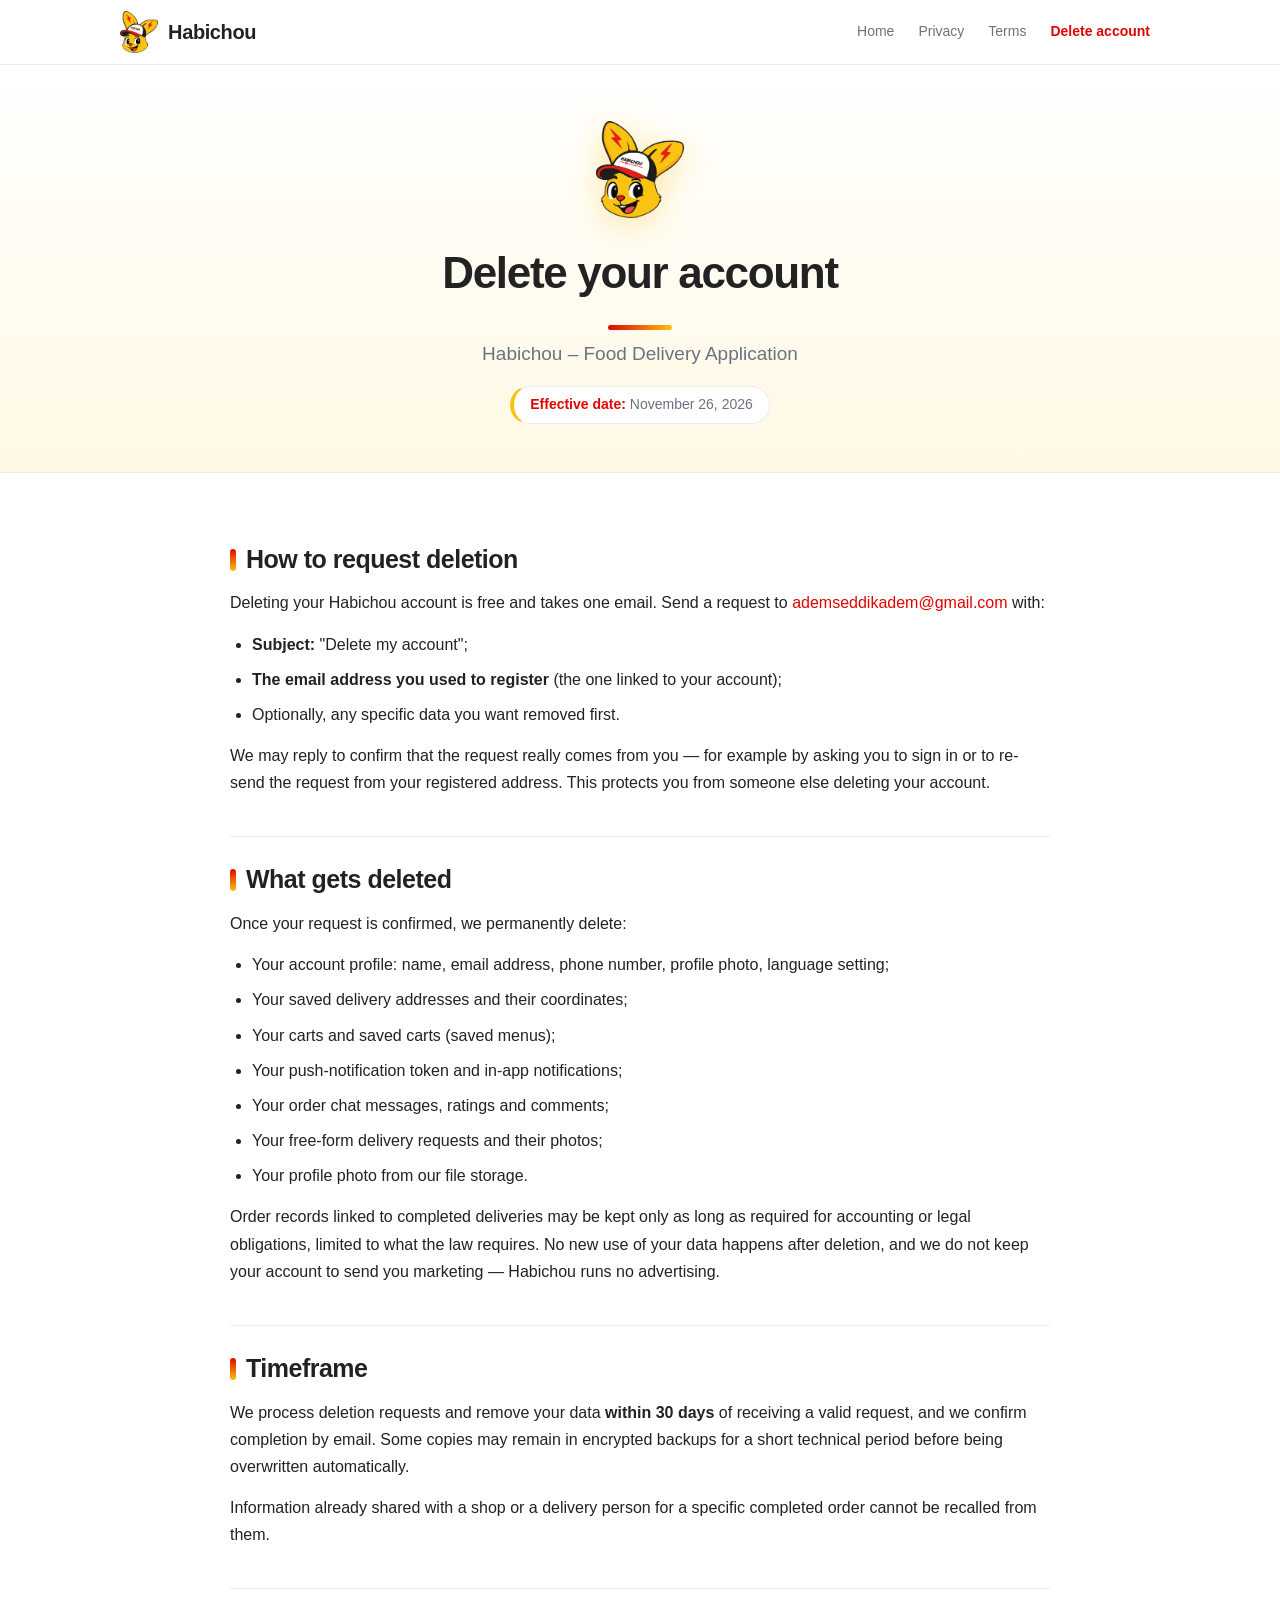
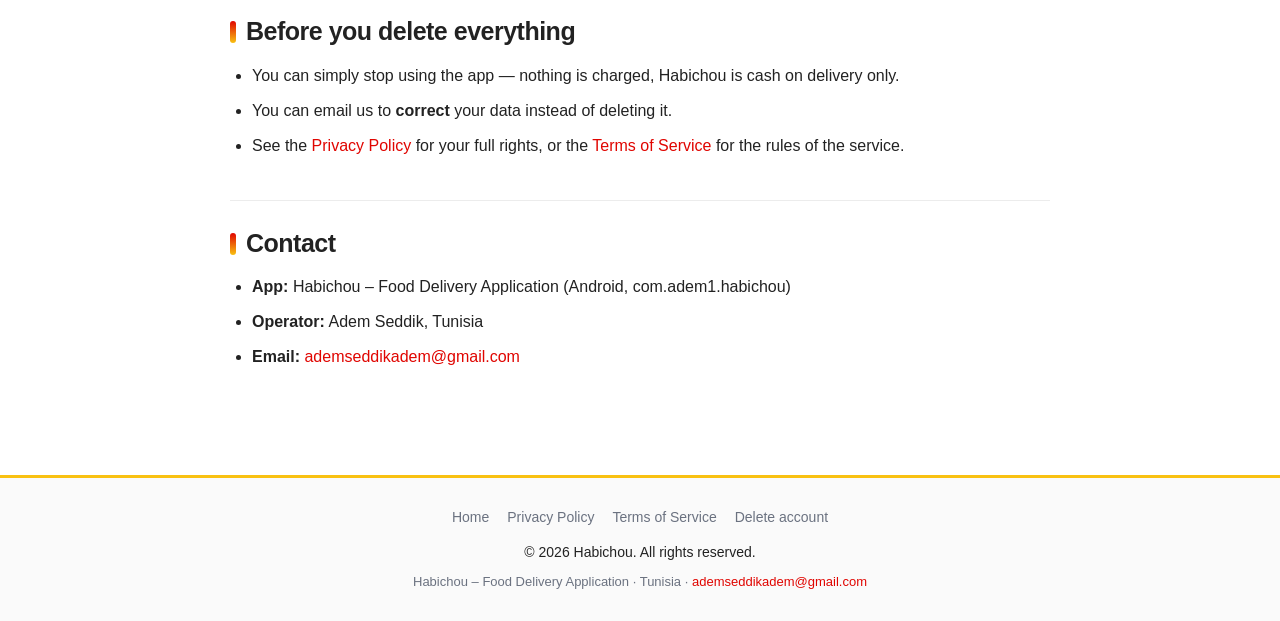
==== delete-account.html @ fab2d6ae "adding the home page" ====
<!DOCTYPE html>
<html lang="en">
<head>
  <meta charset="UTF-8">
  <meta name="viewport" content="width=device-width, initial-scale=1.0">

  <!-- SEO -->
  <title>Delete My Account | Habichou</title>
  <meta name="description" content="How to request deletion of your Habichou account and personal data: what is deleted, how to ask, and the timeframe.">
  <meta name="robots" content="index, follow">
  <meta property="og:title" content="Delete My Account | Habichou">
  <meta property="og:description" content="Request deletion of your Habichou account and personal data.">
  <meta property="og:type" content="website">

  <link rel="icon" type="image/png" href="/logo.png">
  <link rel="stylesheet" href="/styles.css">
</head>
<body>

  <!-- Header -->
  <header class="site-header">
    <div class="container header-inner">
      <a href="/" class="brand" aria-label="Habichou home">
        <img src="/logo.png" alt="Habichou logo" class="brand-logo" width="40" height="44">
        <span class="brand-name">Habichou</span>
      </a>
      <nav class="site-nav" aria-label="Main navigation">
        <a href="/">Home</a>
        <a href="/privacy">Privacy</a>
        <a href="/terms">Terms</a>
        <a href="/delete-account" aria-current="page">Delete account</a>
      </nav>
    </div>
  </header>

  <!-- Page title -->
  <section class="hero" id="top">
    <div class="container">
      <img src="/logo.png" alt="Habichou logo" class="hero-logo">
      <h1 class="hero-title">Delete your account</h1>
      <p class="hero-subtitle">Habichou – Food Delivery Application</p>
      <p class="hero-date"><span class="date-label">Effective date:</span> November 26, 2026</p>
    </div>
  </section>

  <!-- Content -->
  <main class="container page-main">
    <article class="legal">

      <section id="how">
        <h2>How to request deletion</h2>
        <p>
          Deleting your Habichou account is free and takes one email. Send a
          request to <a href="mailto:ademseddikadem@gmail.com">ademseddikadem@gmail.com</a>
          with:
        </p>
        <ul>
          <li><strong>Subject:</strong> "Delete my account";</li>
          <li><strong>The email address you used to register</strong> (the one linked to your account);</li>
          <li>Optionally, any specific data you want removed first.</li>
        </ul>
        <p>
          We may reply to confirm that the request really comes from you — for
          example by asking you to sign in or to re-send the request from your
          registered address. This protects you from someone else deleting your
          account.
        </p>
      </section>

      <section id="what">
        <h2>What gets deleted</h2>
        <p>Once your request is confirmed, we permanently delete:</p>
        <ul>
          <li>Your account profile: name, email address, phone number, profile photo, language setting;</li>
          <li>Your saved delivery addresses and their coordinates;</li>
          <li>Your carts and saved carts (saved menus);</li>
          <li>Your push-notification token and in-app notifications;</li>
          <li>Your order chat messages, ratings and comments;</li>
          <li>Your free-form delivery requests and their photos;</li>
          <li>Your profile photo from our file storage.</li>
        </ul>
        <p>
          Order records linked to completed deliveries may be kept only as long as
          required for accounting or legal obligations, limited to what the law
          requires. No new use of your data happens after deletion, and we do not
          keep your account to send you marketing — Habichou runs no advertising.
        </p>
      </section>

      <section id="time">
        <h2>Timeframe</h2>
        <p>
          We process deletion requests and remove your data
          <strong>within 30 days</strong> of receiving a valid request, and we
          confirm completion by email. Some copies may remain in encrypted backups
          for a short technical period before being overwritten automatically.
        </p>
        <p>
          Information already shared with a shop or a delivery person for a
          specific completed order cannot be recalled from them.
        </p>
      </section>

      <section id="alternatives">
        <h2>Before you delete everything</h2>
        <ul>
          <li>You can simply stop using the app — nothing is charged, Habichou is cash on delivery only.</li>
          <li>You can email us to <strong>correct</strong> your data instead of deleting it.</li>
          <li>See the <a href="/privacy">Privacy Policy</a> for your full rights, or the <a href="/terms">Terms of Service</a> for the rules of the service.</li>
        </ul>
      </section>

      <section id="contact">
        <h2>Contact</h2>
        <ul>
          <li><strong>App:</strong> Habichou – Food Delivery Application (Android, com.adem1.habichou)</li>
          <li><strong>Operator:</strong> Adem Seddik, Tunisia</li>
          <li><strong>Email:</strong> <a href="mailto:ademseddikadem@gmail.com">ademseddikadem@gmail.com</a></li>
        </ul>
      </section>

    </article>
  </main>

  <!-- Footer -->
  <footer class="site-footer">
    <div class="container footer-inner">
      <nav class="footer-nav" aria-label="Footer navigation">
        <a href="/">Home</a>
        <a href="/privacy">Privacy Policy</a>
        <a href="/terms">Terms of Service</a>
        <a href="/delete-account">Delete account</a>
      </nav>
      <p>&copy; 2026 Habichou. All rights reserved.</p>
      <p class="footer-note">Habichou – Food Delivery Application · Tunisia · <a href="mailto:ademseddikadem@gmail.com">ademseddikadem@gmail.com</a></p>
    </div>
  </footer>

</body>
</html>
---- styles.css ----
/* ==========================================================================
   Habichou – Terms and Conditions
   Brand: #E00500 (primary) · #FFFFFF (background) · #222222 (text)
   ========================================================================== */

:root {
  --brand: #E00500;
  --brand-dark: #B50400;
  --brand-yellow: #F9C111;
  --bg: #FFFFFF;
  --text: #222222;
  --muted: #6B7280;
  --border: #ECECEC;
  --surface: #FAFAFA;
  --radius: 12px;
  --max-width: 1080px;
  --font: -apple-system, BlinkMacSystemFont, "Segoe UI", Roboto, "Helvetica Neue",
          Arial, "Noto Sans", sans-serif;
}

* {
  box-sizing: border-box;
}

html {
  scroll-behavior: smooth;
  scroll-padding-top: 88px; /* keep headings visible under sticky header */
}

body {
  margin: 0;
  font-family: var(--font);
  font-size: 16px;
  line-height: 1.7;
  color: var(--text);
  background: var(--bg);
  -webkit-font-smoothing: antialiased;
}

.container {
  width: 100%;
  max-width: var(--max-width);
  margin: 0 auto;
  padding: 0 20px;
}

a {
  color: var(--brand);
  text-decoration: none;
  transition: color 0.15s ease, background-color 0.15s ease, border-color 0.15s ease;
}

a:hover {
  color: var(--brand-dark);
}

/* --------------------------------------------------------------------------
   Header
   -------------------------------------------------------------------------- */

.site-header {
  position: sticky;
  top: 0;
  z-index: 100;
  background: rgba(255, 255, 255, 0.96);
  backdrop-filter: saturate(180%) blur(8px);
  border-bottom: 1px solid var(--border);
}

.header-inner {
  display: flex;
  align-items: center;
  justify-content: space-between;
  height: 64px;
}

.brand {
  display: inline-flex;
  align-items: center;
  gap: 10px;
  color: var(--text);
}

.brand:hover {
  color: var(--text);
}

.brand-logo {
  height: 42px;
  width: auto;
  display: block;
}

.brand-name {
  font-size: 20px;
  font-weight: 700;
  letter-spacing: -0.02em;
}

.header-tag {
  font-size: 13px;
  color: var(--muted);
  border: 1px solid var(--border);
  border-radius: 999px;
  padding: 4px 12px;
  background: var(--brand-yellow);
  color: var(--text);
  font-weight: 600;
}

/* --------------------------------------------------------------------------
   Hero / page title
   -------------------------------------------------------------------------- */

.hero {
  background: linear-gradient(180deg, #FFFFFF 0%, #FFF8E3 100%);
  border-bottom: 1px solid var(--border);
  padding: 56px 0 48px;
  text-align: center;
}

.hero-logo {
  width: 88px;
  height: auto;
  margin: 0 auto 18px;
  display: block;
  filter: drop-shadow(0 6px 16px rgba(249, 193, 17, 0.35));
}

.hero-title {
  margin: 0 0 8px;
  font-size: clamp(28px, 5vw, 44px);
  font-weight: 800;
  letter-spacing: -0.03em;
  color: var(--text);
}

.hero-title::after {
  content: "";
  display: block;
  width: 64px;
  height: 5px;
  margin: 14px auto 0;
  border-radius: 3px;
  background: linear-gradient(90deg, var(--brand) 0%, var(--brand-yellow) 100%);
}

.hero-subtitle {
  margin: 0 0 16px;
  font-size: clamp(16px, 2.5vw, 19px);
  color: var(--muted);
}

.hero-date {
  display: inline-block;
  margin: 0;
  font-size: 14px;
  color: var(--muted);
  background: #fff;
  border: 1px solid var(--border);
  border-left: 4px solid var(--brand-yellow);
  border-radius: 999px;
  padding: 6px 16px;
}

.date-label {
  color: var(--brand);
  font-weight: 600;
}

/* --------------------------------------------------------------------------
   Layout: TOC + content
   -------------------------------------------------------------------------- */

.layout {
  display: grid;
  grid-template-columns: 260px minmax(0, 1fr);
  gap: 40px;
  padding-top: 40px;
  padding-bottom: 64px;
  align-items: start;
}

/* Table of contents */

.toc {
  position: sticky;
  top: 88px;
  background: var(--surface);
  border: 1px solid var(--border);
  border-radius: var(--radius);
  padding: 20px;
  max-height: calc(100vh - 120px);
  overflow-y: auto;
}

.toc-title {
  margin: 0 0 12px;
  font-size: 13px;
  text-transform: uppercase;
  letter-spacing: 0.08em;
  color: var(--muted);
  font-weight: 700;
}

.toc-list {
  margin: 0;
  padding: 0;
  list-style: none;
  counter-reset: none;
}

.toc-list li {
  margin: 0;
}

.toc-list a {
  display: block;
  padding: 7px 10px;
  border-radius: 8px;
  font-size: 14px;
  line-height: 1.4;
  color: var(--text);
  border-left: 2px solid transparent;
}

.toc-list a:hover {
  background: #fff;
  color: var(--brand);
}

.toc-list a.active {
  color: var(--brand);
  background: #fff;
  border-left-color: var(--brand-yellow);
  font-weight: 600;
  box-shadow: inset 2px 0 0 var(--brand-yellow);
}

/* Content sections */

.content {
  min-width: 0;
}

.content section {
  padding: 28px 0;
  border-bottom: 1px solid var(--border);
}

.content section:last-child {
  border-bottom: none;
}

.content h2 {
  margin: 0 0 14px;
  font-size: clamp(20px, 3vw, 25px);
  font-weight: 700;
  letter-spacing: -0.02em;
  line-height: 1.3;
}

.content h2::before {
  content: "";
  display: inline-block;
  width: 6px;
  height: 22px;
  background: linear-gradient(180deg, var(--brand) 0%, var(--brand-yellow) 100%);
  border-radius: 3px;
  margin-right: 10px;
  vertical-align: -3px;
}

.content p {
  margin: 0 0 14px;
}

.content p:last-child {
  margin-bottom: 0;
}

.content ul {
  margin: 0 0 14px;
  padding-left: 22px;
}

.content li {
  margin-bottom: 8px;
}

.content li:last-child {
  margin-bottom: 0;
}

.content strong {
  color: var(--text);
}

/* --------------------------------------------------------------------------
   Footer
   -------------------------------------------------------------------------- */

.site-footer {
  background: var(--surface);
  border-top: 3px solid var(--brand-yellow);
  padding: 28px 0;
}

.footer-inner {
  text-align: center;
}

.footer-inner p {
  margin: 0;
  font-size: 14px;
  color: var(--text);
}

.footer-note {
  margin-top: 6px !important;
  color: var(--muted) !important;
  font-size: 13px !important;
}

/* --------------------------------------------------------------------------
   Responsive
   -------------------------------------------------------------------------- */

@media (max-width: 900px) {
  .layout {
    grid-template-columns: 1fr;
    gap: 24px;
    padding-top: 28px;
  }

  .toc {
    position: static;
    max-height: none;
  }

  .toc-list {
    columns: 2;
    column-gap: 16px;
  }

  .toc-list a {
    break-inside: avoid;
  }
}

@media (max-width: 600px) {
  html {
    scroll-padding-top: 76px;
  }

  .header-inner {
    height: 56px;
  }

  .header-tag {
    display: none;
  }

  .hero {
    padding: 36px 0 32px;
  }

  .toc-list {
    columns: 1;
  }

  .content section {
    padding: 22px 0;
  }

  .content h2::before {
    height: 18px;
    width: 5px;
    margin-right: 8px;
  }

  body {
    font-size: 15.5px;
  }
}

/* Accessibility: respect reduced-motion preferences */
@media (prefers-reduced-motion: reduce) {
  html {
    scroll-behavior: auto;
  }

  a {
    transition: none;
  }
}

/* --------------------------------------------------------------------------
   Navigation (header + footer)
   -------------------------------------------------------------------------- */

.site-nav {
  display: flex;
  align-items: center;
  gap: 4px;
  flex-wrap: wrap;
  justify-content: flex-end;
}

.site-nav a {
  font-size: 14px;
  font-weight: 500;
  color: var(--muted);
  padding: 6px 10px;
  border-radius: 8px;
}

.site-nav a:hover {
  color: var(--brand);
  background: #FFF8E3;
}

.site-nav a[aria-current="page"] {
  color: var(--brand);
  font-weight: 600;
}

.footer-nav {
  display: flex;
  flex-wrap: wrap;
  justify-content: center;
  gap: 8px 18px;
  margin-bottom: 12px;
}

.footer-nav a {
  font-size: 14px;
  color: var(--muted);
}

.footer-nav a:hover {
  color: var(--brand);
}

/* --------------------------------------------------------------------------
   Homepage
   -------------------------------------------------------------------------- */

.hero-home {
  padding: 64px 0 56px;
}

.hero-logo-lg {
  width: 120px;
}

.hero-tagline {
  max-width: 620px;
  margin: 18px auto 26px;
  font-size: clamp(16px, 2.4vw, 19px);
  line-height: 1.6;
  color: var(--text);
}

.hero-actions {
  display: flex;
  align-items: center;
  justify-content: center;
  gap: 12px;
  flex-wrap: wrap;
}

.hero-fineprint {
  margin: 18px 0 0;
  font-size: 13px;
  color: var(--muted);
}

/* Buttons */

.btn {
  display: inline-block;
  padding: 12px 26px;
  border-radius: 999px;
  font-size: 15px;
  font-weight: 600;
  line-height: 1.2;
  border: 1px solid transparent;
  cursor: pointer;
  transition: background-color 0.15s ease, color 0.15s ease, border-color 0.15s ease;
}

.btn-primary {
  background: var(--brand);
  color: #fff;
}

.btn-primary:hover {
  background: var(--brand-dark);
  color: #fff;
}

.btn-soft {
  background: var(--brand-yellow);
  color: var(--text);
  border-color: #E9B40C;
}

/* Page layout (privacy / terms / delete-account / homepage body) */

.page-main {
  padding-top: 44px;
  padding-bottom: 64px;
  max-width: 860px;
}

.page-intro h2,
.page-cta h2 {
  margin: 0 0 14px;
  font-size: clamp(22px, 3.5vw, 28px);
  font-weight: 700;
  letter-spacing: -0.02em;
}

.page-intro p {
  margin: 0 0 14px;
  font-size: 17px;
}

.page-cta {
  margin-top: 40px;
  padding: 32px 28px;
  background: var(--surface);
  border: 1px solid var(--border);
  border-left: 4px solid var(--brand-yellow);
  border-radius: var(--radius);
  text-align: center;
}

.page-cta p {
  margin: 0 0 18px;
  color: var(--muted);
}

/* Feature cards */

.feature-grid {
  display: grid;
  grid-template-columns: repeat(3, 1fr);
  gap: 18px;
  margin-top: 36px;
}

.feature-card {
  background: #fff;
  border: 1px solid var(--border);
  border-radius: var(--radius);
  padding: 22px 20px;
}

.feature-card:hover {
  border-color: var(--brand-yellow);
}

.feature-icon {
  font-size: 26px;
  display: block;
  margin-bottom: 10px;
}

.feature-card h3 {
  margin: 0 0 8px;
  font-size: 17px;
  font-weight: 700;
}

.feature-card p {
  margin: 0;
  font-size: 14.5px;
  color: var(--muted);
  line-height: 1.6;
}

/* Legal article (privacy, terms, delete-account) */

.legal section {
  padding: 26px 0;
  border-bottom: 1px solid var(--border);
}

.legal section:last-child {
  border-bottom: none;
}

.legal h2 {
  margin: 0 0 14px;
  font-size: clamp(20px, 3vw, 25px);
  font-weight: 700;
  letter-spacing: -0.02em;
  line-height: 1.3;
}

.legal h2::before {
  content: "";
  display: inline-block;
  width: 6px;
  height: 22px;
  background: linear-gradient(180deg, var(--brand) 0%, var(--brand-yellow) 100%);
  border-radius: 3px;
  margin-right: 10px;
  vertical-align: -3px;
}

.legal h3 {
  margin: 20px 0 8px;
  font-size: 17px;
  font-weight: 700;
  color: var(--brand);
}

.legal p {
  margin: 0 0 14px;
}

.legal ul {
  margin: 0 0 14px;
  padding-left: 22px;
}

.legal li {
  margin-bottom: 8px;
}

.legal li:last-child {
  margin-bottom: 0;
}

.legal strong {
  color: var(--text);
}

/* Responsive additions */

@media (max-width: 600px) {
  .feature-grid {
    grid-template-columns: 1fr;
  }

  .site-nav a {
    padding: 6px 8px;
    font-size: 13.5px;
  }

  .hero-logo-lg {
    width: 96px;
  }

  .page-main {
    padding-top: 32px;
  }
}
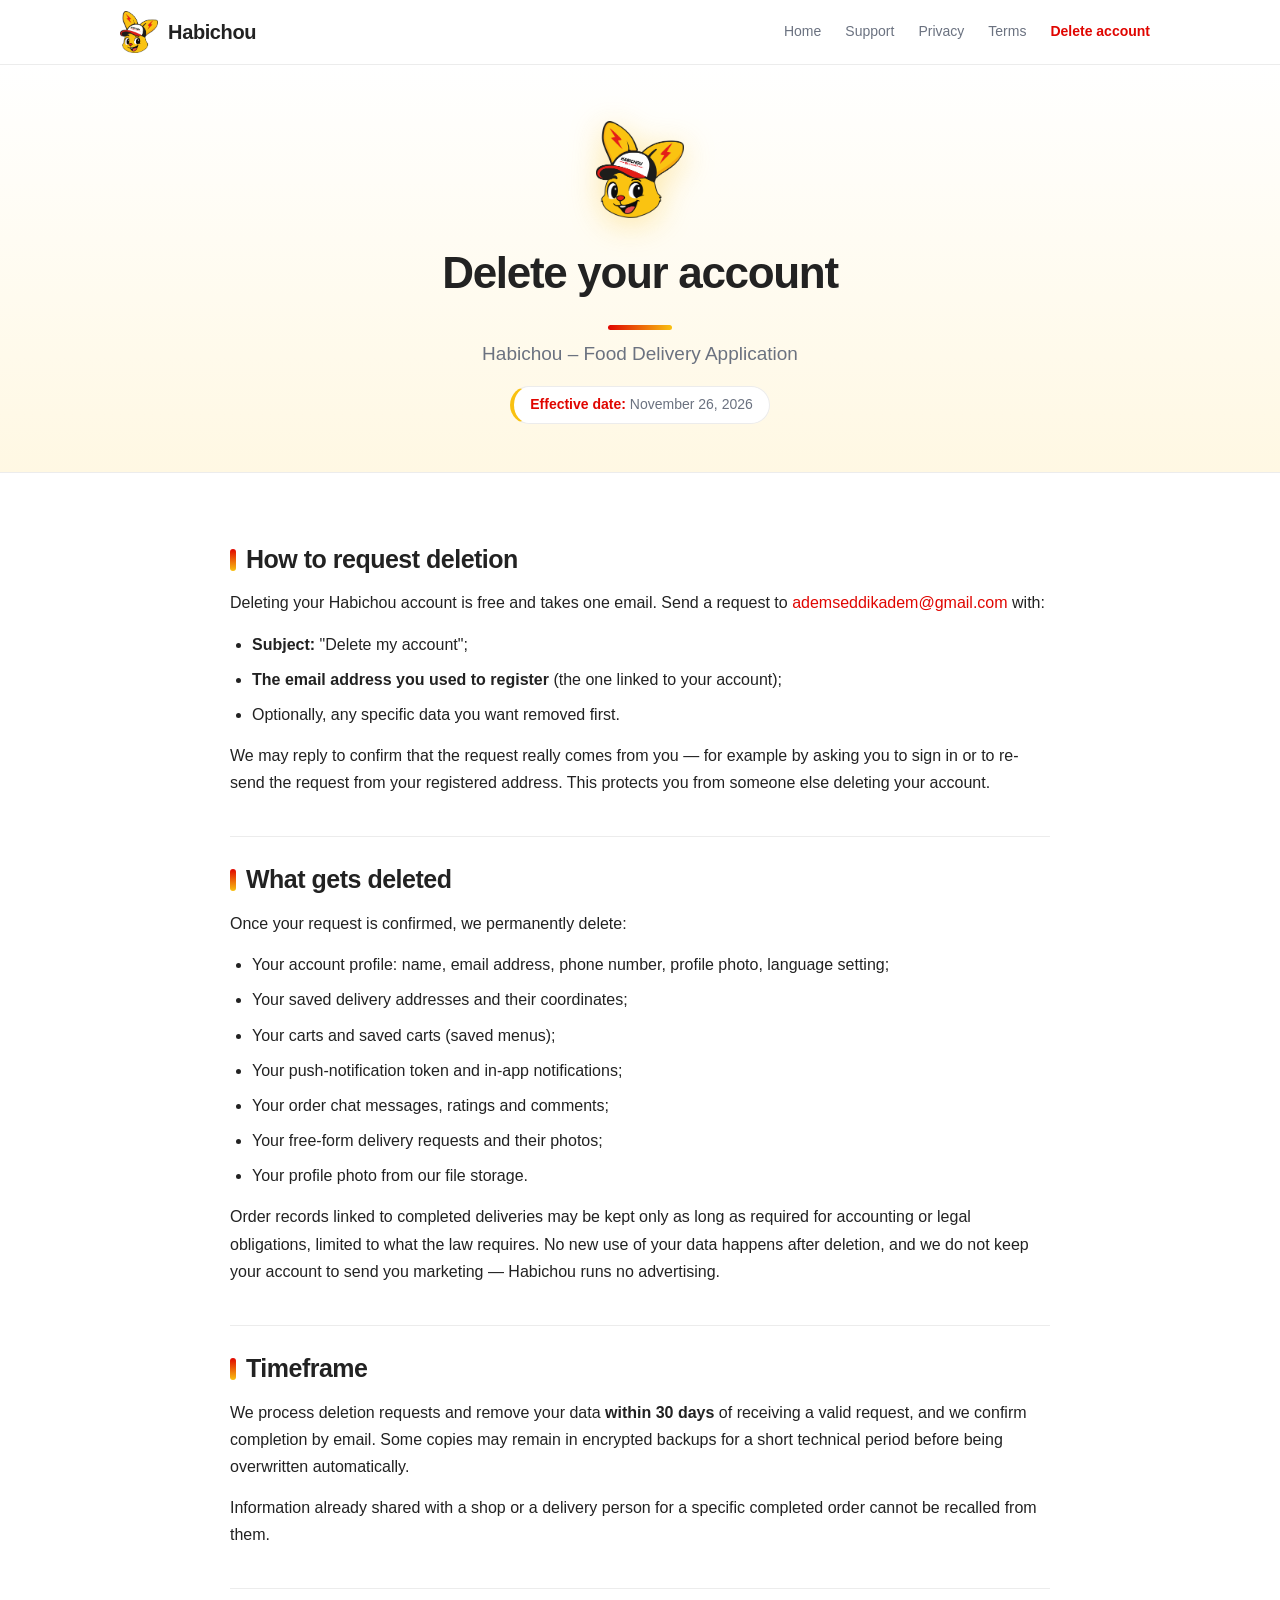
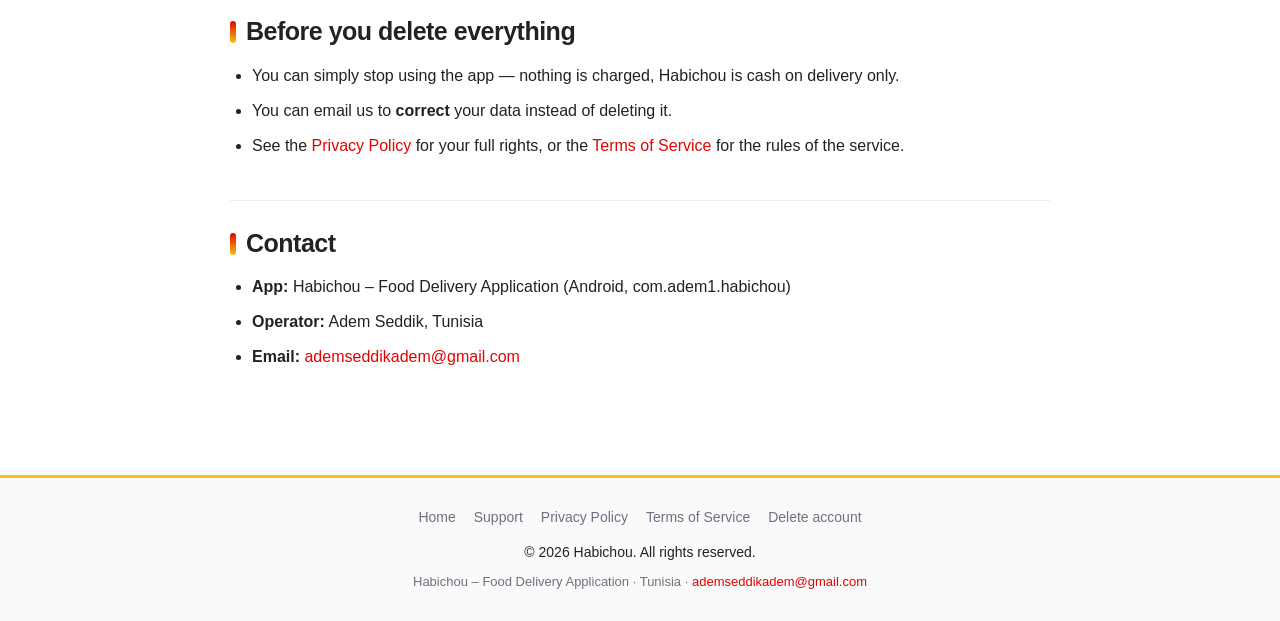
==== commit 534ca67d: "add the support" ====
--- a/delete-account.html
+++ b/delete-account.html
@@ -26,6 +26,7 @@
       </a>
       <nav class="site-nav" aria-label="Main navigation">
         <a href="/">Home</a>
+        <a href="/support">Support</a>
         <a href="/privacy">Privacy</a>
         <a href="/terms">Terms</a>
         <a href="/delete-account" aria-current="page">Delete account</a>
@@ -127,6 +128,7 @@
     <div class="container footer-inner">
       <nav class="footer-nav" aria-label="Footer navigation">
         <a href="/">Home</a>
+        <a href="/support">Support</a>
         <a href="/privacy">Privacy Policy</a>
         <a href="/terms">Terms of Service</a>
         <a href="/delete-account">Delete account</a>
--- a/styles.css
+++ b/styles.css
@@ -639,6 +639,63 @@
   color: var(--text);
 }
 
+/* --------------------------------------------------------------------------
+   FAQ accordion (Support page)
+   -------------------------------------------------------------------------- */
+
+.faq-item {
+  background: var(--surface);
+  border: 1px solid var(--border);
+  border-radius: var(--radius);
+  margin-bottom: 10px;
+  overflow: hidden;
+}
+
+.faq-item[open] {
+  background: #fff;
+  border-color: var(--brand-yellow);
+}
+
+.faq-item summary {
+  cursor: pointer;
+  position: relative;
+  padding: 14px 44px 14px 18px;
+  font-size: 15.5px;
+  font-weight: 600;
+  line-height: 1.5;
+  list-style: none;
+}
+
+.faq-item summary::-webkit-details-marker {
+  display: none;
+}
+
+.faq-item summary::after {
+  content: "+";
+  position: absolute;
+  right: 18px;
+  top: 50%;
+  transform: translateY(-50%);
+  font-size: 19px;
+  font-weight: 700;
+  color: var(--brand);
+}
+
+.faq-item[open] summary::after {
+  content: "\2013";
+}
+
+.faq-item summary:hover {
+  color: var(--brand);
+}
+
+.faq-item p {
+  margin: 0;
+  padding: 0 18px 16px;
+  color: var(--muted);
+  line-height: 1.65;
+}
+
 /* Responsive additions */
 
 @media (max-width: 600px) {
